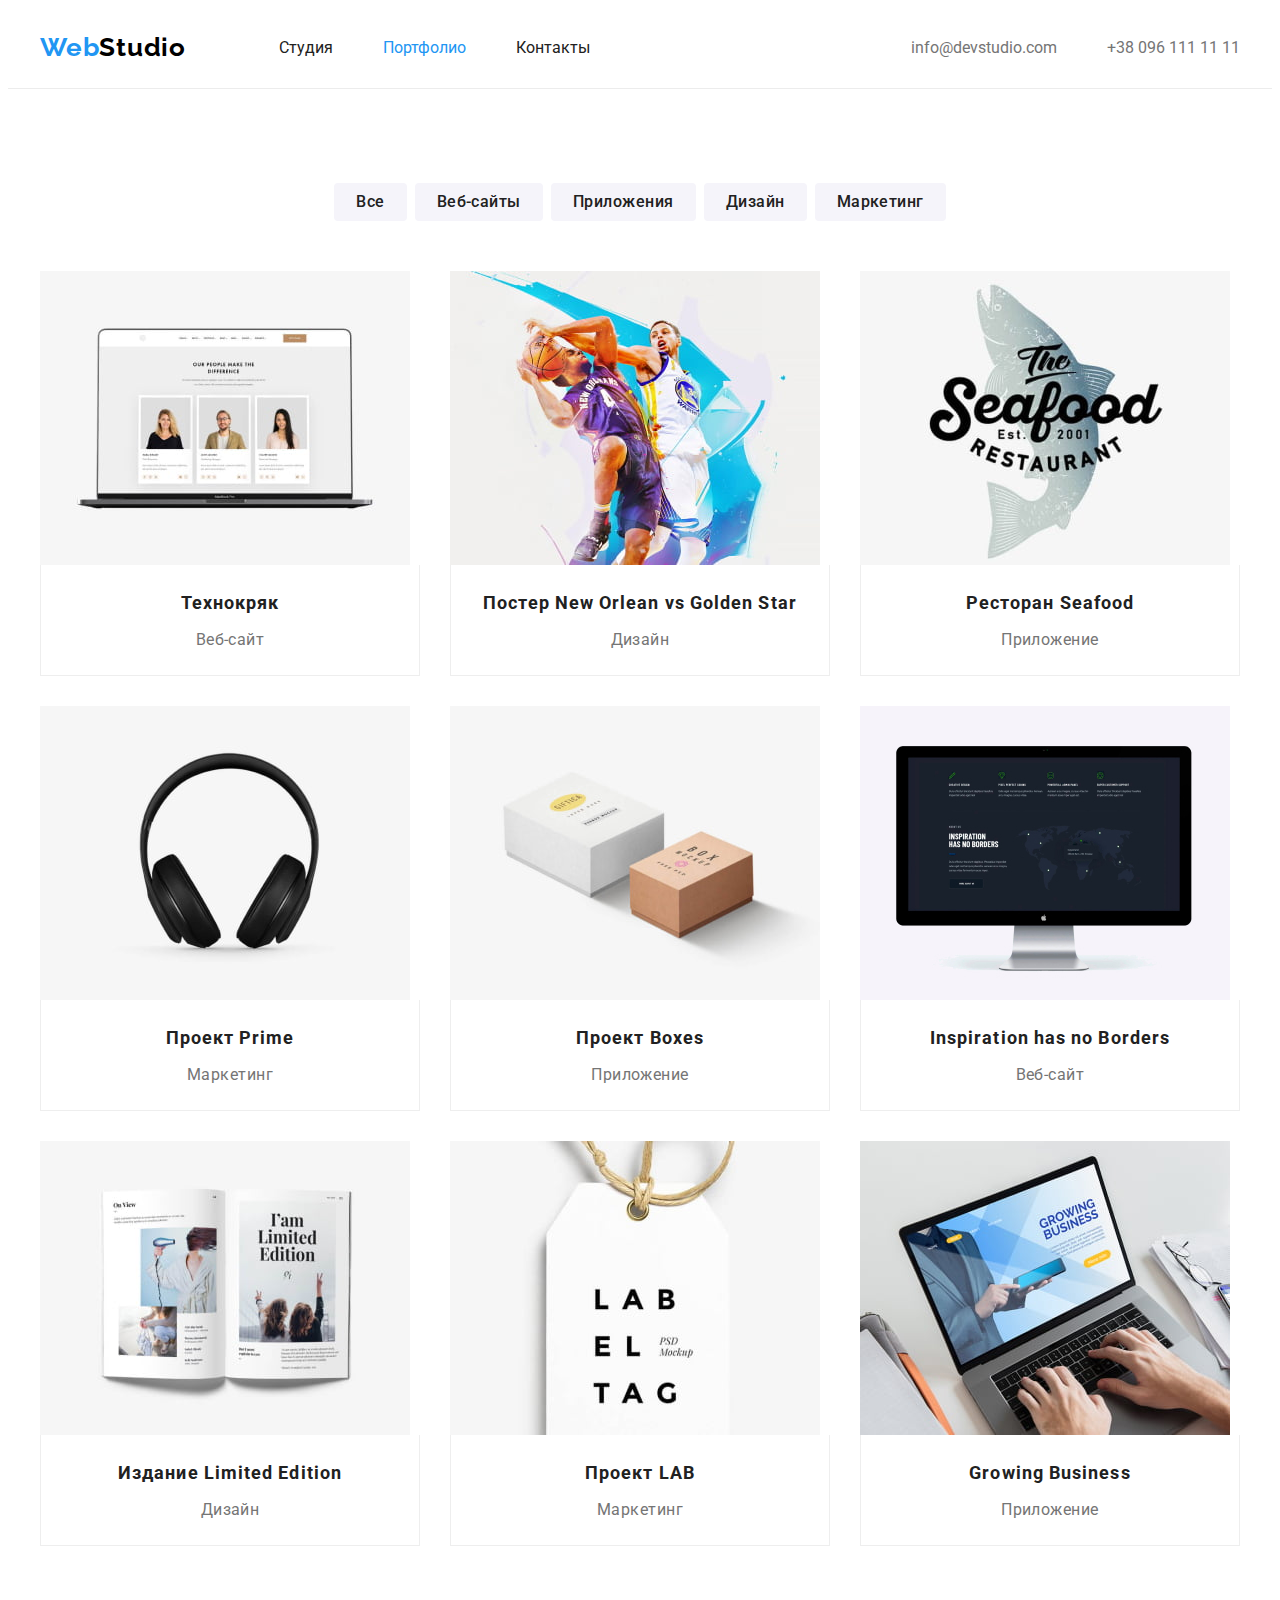
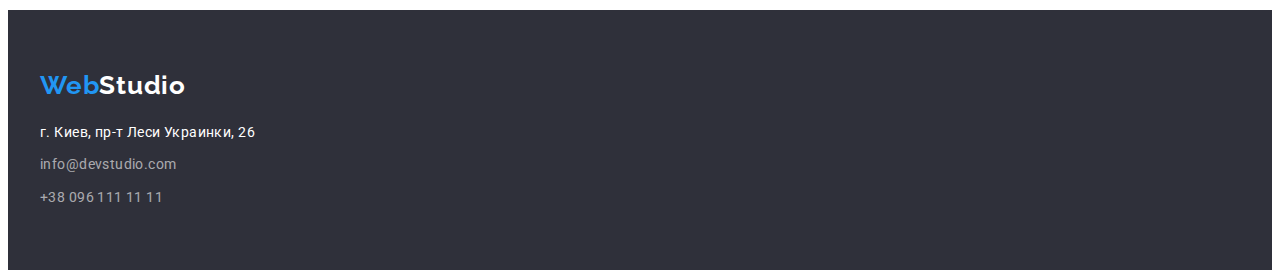
==== portfolio.html @ 632fbd47 "all position" ====
<!DOCTYPE html>
<html lang="ru">

<head>
  <meta charset="UTF-8">
  <meta http-equiv="X-UA-Compatible" content="IE=edge">
  <meta name="viewport" content="width=device-width, initial-scale=1.0">
  <link rel="stylesheet" href="https://cdnjs.cloudflare.com/ajax/libs/modern-normalize/1.0.0/modern-normalize.min.css"
    integrity="sha512-ISS7cAi1PEhQ8jnbJpJZMd29NlhNj4AWYyLOSp2CE/CsHxTCu+r+t0D2yoJudVrd0/8fTVPUVDzY5Tvli75u/g=="
    crossorigin="anonymous" referrerpolicy="no-referrer" />
  <link rel="stylesheet" href="./css/styles.css">
  <link rel="preconnect" href="https://fonts.gstatic.com">
  <link href="https://fonts.googleapis.com/css2?family=Raleway:wght@700&family=Roboto:wght@400;500;700;900&display=swap"
    rel="stylesheet">
  <title>Портфолио</title>
</head>

<body>

  <!-- website header -->

  <header class="page-header">
    <div class="container head-container">
      <a class="logo link" href="./index.html"><span class="accent-logo-color">Web</span>Studio</a>
      <nav class="navigation">
        <ul class="nav-list list">
          <li class="nav-list-item"><a class="nav-list-link link" href="./index.html">Студия</a></li>
          <li class="nav-list-item"><a class="nav-list-link link accent-logo-color" href="./portfolio.html">Портфолио</a></li>
          <li class="nav-list-item"><a class="nav-list-link link" href="">Контакты</a></li>
        </ul>
      </nav>
      <ul class="page-header-contacts-list list">
        <li class="page-header-contacts-item">
          <a class="page-header-contacts-link link" href="mailto:info@devstudio.com">info@devstudio.com</a>
        </li>
        <li class="page-header-contacts-item">
          <a class="page-header-contacts-link link" href="tel:+380961111111">+38 096 111 11 11</a>
        </li>
      </ul>
    </div>
  </header>

  <main class="main-content">

      <!-- portfolio section -->
      
      <section class="portfolio-section">
        <div class="container">
          <h1 class="visually-hidden">Портфолио</h1>
          
          <!-- projects filter -->
          
          <ul class="filter-list list">
            <li class="filter-list-item">
              <button class="filter-list-btn" type="button">Все</button>
            </li>
            <li class="filter-list-item">
              <button class="filter-list-btn" type="button">Веб-сайты</button>
            </li>
            <li class="filter-list-item">
              <button class="filter-list-btn" type="button">Приложения</button>
            </li>
            <li class="filter-list-item">
              <button class="filter-list-btn" type="button">Дизайн</button>
            </li>
            <li class="filter-list-item">
              <button class="filter-list-btn" type="button">Маркетинг</button>
            </li>
          </ul>
          
          <!-- projects list -->
          
          <ul class="projects-list list">
            <li class="projects-list-item">
              <a class="projects-list-item-link link" href="">
                <img class="projects-list-item-img" src="./images/portfolio/tehnokryak.jpg" alt="Страница сайта" width="370"
                  height="294">
                <div class="projects-card">
                  <h2 class="projects-list-item-name">Технокряк</h2>
                  <p class="projects-list-item-type">Веб-сайт</p>
                </div>
              </a>
            </li>
          
            <li class="projects-list-item">
              <a class="projects-list-item-link link" href="">
                <img class="projects-list-item-img" src="./images/portfolio/new-orlean-vs-golden-star.jpg" alt="Постер"
                  width="370" height="294">
                  <div class="projects-card">
                    <h2 class="projects-list-item-name" lang="en">Постер New Orlean vs Golden Star</h2>
                    <p class="projects-list-item-type">Дизайн</p>
                  </div>                
              </a>
            </li>
          
            <li class="projects-list-item">
              <a class="projects-list-item-link link" href="">
                <img class="projects-list-item-img" src="./images/portfolio/seafood.jpg" alt="Логотип ресторана" width="370"
                  height="294">
                <div class="projects-card">
                  <h2 class="projects-list-item-name" lang="en">Ресторан Seafood</h2>
                  <p class="projects-list-item-type">Приложение</p>
                </div>
              </a>
            </li>
          
            <li class="projects-list-item">
              <a class="projects-list-item-link link" href="">
                <img class="projects-list-item-img" src="./images/portfolio/prime.jpg" alt="Наушники" width="370" height="294">
                <div class="projects-card">
                <h2 class="projects-list-item-name" lang="en">Проект Prime</h2>
                <p class="projects-list-item-type">Маркетинг</p>
              </div>
              </a>
            </li>
          
            <li class="projects-list-item">
              <a class="projects-list-item-link link" href="">
                <img class="projects-list-item-img" src="./images/portfolio/boxes.jpg" alt="Две коробки" width="370" height="294">
                <div class="projects-card">
                  <h2 class="projects-list-item-name" lang="en">Проект Boxes</h2>
                  <p class="projects-list-item-type">Приложение</p>
                </div>
              </a>
            </li>
          
            <li class="projects-list-item">
              <a class="projects-list-item-link link" href="">
                <img class="projects-list-item-img" src="./images/portfolio/inspiration-has-no-borders.jpg" alt="Страница сайта"
                  width="370" height="294">
                <div class="projects-card">
                  <h2 class="projects-list-item-name" lang="en">Inspiration has no Borders</h2>
                  <p class="projects-list-item-type">Веб-сайт</p>
                </div>
              </a>
            </li>
          
            <li class="projects-list-item">
              <a class="projects-list-item-link link" href="">
                <img class="projects-list-item-img" src="./images/portfolio/limited-edition.jpg" alt="Открытая книга" width="370"
                  height="294">
                  <div class="projects-card">
                    <h2 class="projects-list-item-name" lang="en">Издание Limited Edition</h2>
                    <p class="projects-list-item-type">Дизайн</p>
                  </div>
              </a>
            </li>
          
            <li class="projects-list-item">
              <a class="projects-list-item-link link" href="">
                <img class="projects-list-item-img" src="./images/portfolio/lab.jpg" alt="Бирка" width="370" height="294">
                <div class="projects-card">
                  <h2 class="projects-list-item-name" lang="en">Проект LAB</h2>
                  <p class="projects-list-item-type">Маркетинг</p>
                </div>
              </a>
            </li>
          
            <li class="projects-list-item">
              <a class="projects-list-item-link link" href="">
                <img class="projects-list-item-img" src="./images/portfolio/growing-business.jpg"
                  alt="Нотбкук с загруженным приложением" width="370" height="294">
                <div class="projects-card">
                  <h2 class="projects-list-item-name" lang="en">Growing Business</h2>
                  <p class="projects-list-item-type">Приложение</p>
                </div>
              </a>
            </li>
          </ul>
        </div>
      </section>
  </main>

  <!-- footer content -->
  
  <footer class="page-footer-section">
    <div class="container">
      <a class="logo link alternate-logo-color" href="./index.html"><span class="accent-logo-color">Web</span>Studio</a>
      <address class="page-footer-contacts">
        <ul class="page-footer-contacts-list list">
          <li class="page-footer-contacts-list-item">г. Киев, пр-т Леси Украинки, 26</li>
          <li class="page-footer-contacts-list-item"><a class="page-footer-contacts-list-link link"
              href="mailto:info@devstudio.com">info@devstudio.com</a></li>
          <li class="page-footer-contacts-list-item"><a class="page-footer-contacts-list-link link"
              href="tel:+380961111111">+38 096 111 11 11</a></li>
        </ul>
      </address>
    </div>
  </footer>

</body>
</html>
---- css/styles.css ----
/* 6594 символов + 6010 символов + 250 строк.  */
/* ------------------------- VARIABLES ------------------------- */

:root {
  --primary-text-color: #757575;
  --titles-text-color: #212121;
  --main-logo-color: #000000;
  --bg-color: #2f303a;
  --alternate-logo-color: #ffffff;
  --accent-logo-color: #2196f3;
  --hover-modal-btn-color: #188ce8;
  --footer-contacts-color: rgba(255, 255, 255, 0.6);
  --filter-btn-color: #f5f4fa;
  --hr-border-color: #ececec;
  --card-border-color: #eeeeee;
  --logo-font-family: 'Raleway', 'Arial', 'Helvetica', sans-serif;
  --main-font-family: 'Roboto', 'Arial', 'Helvetica', sans-serif;
}

/* ------------------------- END VARIABLES ------------------------- */

/* ------------------------- GLOBAL ------------------------- */

body {
  font-family: var(--main-font-family);
  color: var(--primary-text-color);
  /* temporary background */
  /* background-color: rgb(220, 220, 220); */
}

.link {
  text-decoration: none;
  color: inherit;
}

.list {
  list-style: none;
}

.container {
  width: 1200px;
  padding: 0 15px;
  margin: 0 auto;
}

/* h1,
h2,
h3,
p,
a,
button,
ul,
li,
div,
span {
  outline: 1px solid yellow;
  background-color: grey;
} */

h1,
h2,
h3,
h4,
h5,
h6,
p,
button,
ul,
ol,
li {
  margin-top: 0;
  margin-bottom: 0;
}

ul {
  padding-left: 0;
}

img,
a {
  display: block;
}

/* ------------------------- END GLOBAL ------------------------- */

/* ------------------------- COMPONENTS ------------------------- */

/* ------------------------- LOGO ------------------------- */

.logo {
  font-family: var(--logo-font-family);
  font-weight: 700;
  font-size: 26px;
  line-height: 1.19;
  letter-spacing: 0.03em;
  color: var(--main-logo-color);
}

.nav-list-link.accent-logo-color,
.accent-logo-color {
  color: var(--accent-logo-color);
}

.logo.alternate-logo-color {
  color: var(--alternate-logo-color);
}

/* ------------------------- END LOGO ------------------------- */

/* ------------------------- MODAL BUTTON ------------------------- */

.modal-btn {
  padding-left: 32px;
  padding-right: 32px;
  padding-top: 10px;
  padding-bottom: 10px;

  font-family: inherit;
  font-weight: 700;
  font-size: 16px;
  line-height: 1.87;
  text-align: center;
  letter-spacing: 0.06em;
  color: var(--alternate-logo-color);
  background-color: var(--accent-logo-color);
  cursor: pointer;
  border: none;
  border-radius: 4px;
  box-shadow: 0px 4px 4px rgba(0, 0, 0, 0.15);
}

.modal-btn:hover,
.modal-btn:focus {
  background-color: var(--hover-modal-btn-color);
}

/* ------------------------- END MODAL BUTTON ------------------------- */

/* ------------------------- FILTER BUTTON ------------------------- */

.filter-list {
  display: flex;
  justify-content: center;
  margin-bottom: 50px;
}

.filter-list-btn {
  padding-top: 6px;
  padding-right: 22px;
  padding-bottom: 6px;
  padding-left: 22px;
}

.filter-list-item:not(:last-child) {
  margin-right: 8px;
}

.filter-list-btn {
  font-family: inherit;
  font-weight: 500;
  font-size: 16px;
  line-height: 1.62;
  text-align: center;
  letter-spacing: 0.03em;
  color: var(--titles-text-color);
  background-color: var(--filter-btn-color);
  cursor: pointer;
  border: none;
  border-radius: 4px;
}

.filter-list-btn:hover,
.filter-list-btn:focus {
  background-color: var(--accent-logo-color);
  box-shadow: 0px 3px 1px rgba(0, 0, 0, 0.1), 0px 1px 2px rgba(0, 0, 0, 0.08),
    0px 2px 2px rgba(0, 0, 0, 0.12);
  color: var(--alternate-logo-color);
}

/* ------------------------- END FILTER BUTTON ------------------------- */

/* ------------------------- TITLES ------------------------- */

.title {
  margin-bottom: 50px;

  font-size: 36px;
  line-height: 1.17;
  text-align: center;
  letter-spacing: 0.03em;
  color: var(--titles-text-color);
}

/* Hidden title */

.visually-hidden {
  position: absolute;
  width: 1px;
  height: 1px;
  margin: -1px;
  border: 0;
  padding: 0;

  white-space: nowrap;
  clip-path: inset(100%);
  clip: rect(0 0 0 0);
  overflow: hidden;
}

/* ------------------------- END TITLES ------------------------- */

/* ------------------------- HEADER ------------------------- */

.page-header {
  padding-top: 24px;
  padding-bottom: 25px;
  border-bottom-color: var(--hr-border-color);
  border-bottom-width: 1px;
  border-bottom-style: solid;
}

.head-container {
  display: flex;
  align-items: center;
}

.nav-list {
  display: flex;
}

.page-header-contacts-list {
  display: flex;
  margin-left: auto;
}

.logo {
  margin-right: 93px;
}

.nav-list-item:not(:last-child),
.page-header-contacts-item:not(:last-child) {
  margin-right: 50px;
}

. .nav-list-link,
.page-header-contacts-link {
  font-weight: 500;
  font-size: 14px;
  line-height: 1.14;
  letter-spacing: 0.02em;
}

.nav-list-link {
  color: var(--titles-text-color);
}

.nav-list-link:hover,
.nav-list-link:focus,
.page-header-contacts-link:hover,
.page-header-contacts-link:focus {
  color: var(--accent-logo-color);
}

/* ------------------------- END HEADER ------------------------- */

/* ------------------------- FOOTER ------------------------- */

.page-footer-section {
  padding-top: 60px;
  padding-bottom: 60px;
  background-color: var(--bg-color);
}

.page-footer-contacts {
  margin-top: 20px;
  font-style: normal;
}

.page-footer-contacts-list-item {
  font-size: 14px;
  line-height: 1.71;
  letter-spacing: 0.03em;
  color: var(--alternate-logo-color);
}

.page-footer-contacts-list-item:not(:last-child) {
  margin-bottom: 9px;
}

.page-footer-contacts-list-link {
  color: var(--footer-contacts-color);
}

/* ------------------------- END FOOTER ------------------------- */

/* ------------------------- END COMPONENTS ------------------------- */

/* ------------------------- HERO ------------------------- */

.hero-section {
  background-color: var(--bg-color);
  padding-top: 200px;
  padding-bottom: 200px;
  text-align: center;
}

.hero-title {
  max-width: 696px;
  margin-left: auto;
  margin-right: auto;
  margin-bottom: 30px;

  font-weight: 900;
  font-size: 44px;
  line-height: 1.36;
  text-align: center;
  letter-spacing: 0.06em;
  text-transform: uppercase;
  color: var(--alternate-logo-color);
}

/* ------------------------- END HERO ------------------------- */

/* ------------------------- BENEFITS ------------------------- */

.benefits-section {
  padding-top: 94px;
  padding-bottom: 47px;
}

.benefits-list-item-title {
  margin-bottom: 10px;

  font-size: 14px;
  line-height: 1.14;
  letter-spacing: 0.03em;
  text-transform: uppercase;
  color: var(--titles-text-color);
}

.benefits-list {
  display: flex;
  flex-wrap: wrap;
  margin-left: -30px;
  margin-top: -30px;
}

.benefits-list-item {
  flex-basis: calc((100% - 120px) / 4);
  margin-left: 30px;
  margin-top: 30px;
}

.benefits-list-item-description {
  font-size: 14px;
  line-height: 1.71;
  letter-spacing: 0.03em;
}

/* ------------------------- END BENEFITS ------------------------- */

/* ------------------------- SERVICES ------------------------- */

.services-section {
  padding-top: 47px;
  padding-bottom: 94px;
}

.services-list {
  display: flex;
  flex-wrap: wrap;
  margin-left: -30px;
  margin-top: -30px;
}

.services-list-item {
  flex-basis: calc((100% - 90px) / 3);
  margin-left: 30px;
  margin-top: 30px;
}

/* ------------------------- END SERVICES ------------------------- */

/* ------------------------- TEAM ------------------------- */

.team-section {
  padding-top: 94px;
  padding-bottom: 94px;
  background-color: var(--filter-btn-color);
}

.team-list {
  text-align: center;
  display: flex;
  flex-wrap: wrap;
  margin-left: -30px;
  margin-top: -30px;
}

.team-list-item {
  flex-basis: calc((100% - 120px) / 4);
  margin-left: 30px;
  margin-top: 30px;
  box-shadow: 0px 1px 3px rgba(0, 0, 0, 0.12), 0px 1px 1px rgba(0, 0, 0, 0.14),
    0px 2px 1px rgba(0, 0, 0, 0.2);
  border-radius: 0px 0px 4px 4px;
  background-color: var(--alternate-logo-color);
}

.team-card {
  padding-top: 30px;
  padding-bottom: 30px;
}

.team-list-item-name {
  margin-bottom: 10px;
  font-weight: 500;
  font-size: 16px;
  line-height: 1.19;
  letter-spacing: 0.03em;
  color: var(--titles-text-color);
}

.team-list-item-work-position {
  font-size: 16px;
  line-height: 1.19;
  letter-spacing: 0.03em;
}

/* ------------------------- END TEAM ------------------------- */

/* ------------------------- PORTFOLIO ------------------------- */

.portfolio-section {
  padding-top: 94px;
  padding-bottom: 64px;
}

.projects-list {
  display: flex;
  flex-wrap: wrap;
  margin-left: -30px;
  margin-top: -30px;
  text-align: center;
}

.projects-list-item {
  flex-basis: calc((100% - 90px) / 3);
  margin-left: 30px;
  margin-top: 30px;
}

.projects-card {
  padding-top: 20px;
  padding-bottom: 20px;
  border-bottom: 1px solid var(--card-border-color);
  border-right: 1px solid var(--card-border-color);
  border-left: 1px solid var(--card-border-color);
}

.projects-list-item-name {
  margin-bottom: 4px;
  font-size: 18px;
  line-height: 2;
  letter-spacing: 0.06em;
  color: var(--titles-text-color);
}

.projects-list-item-type {
  font-size: 16px;
  line-height: 1.87;
  letter-spacing: 0.03em;
}

/* ------------------------- END PORTFOLIO ------------------------- */
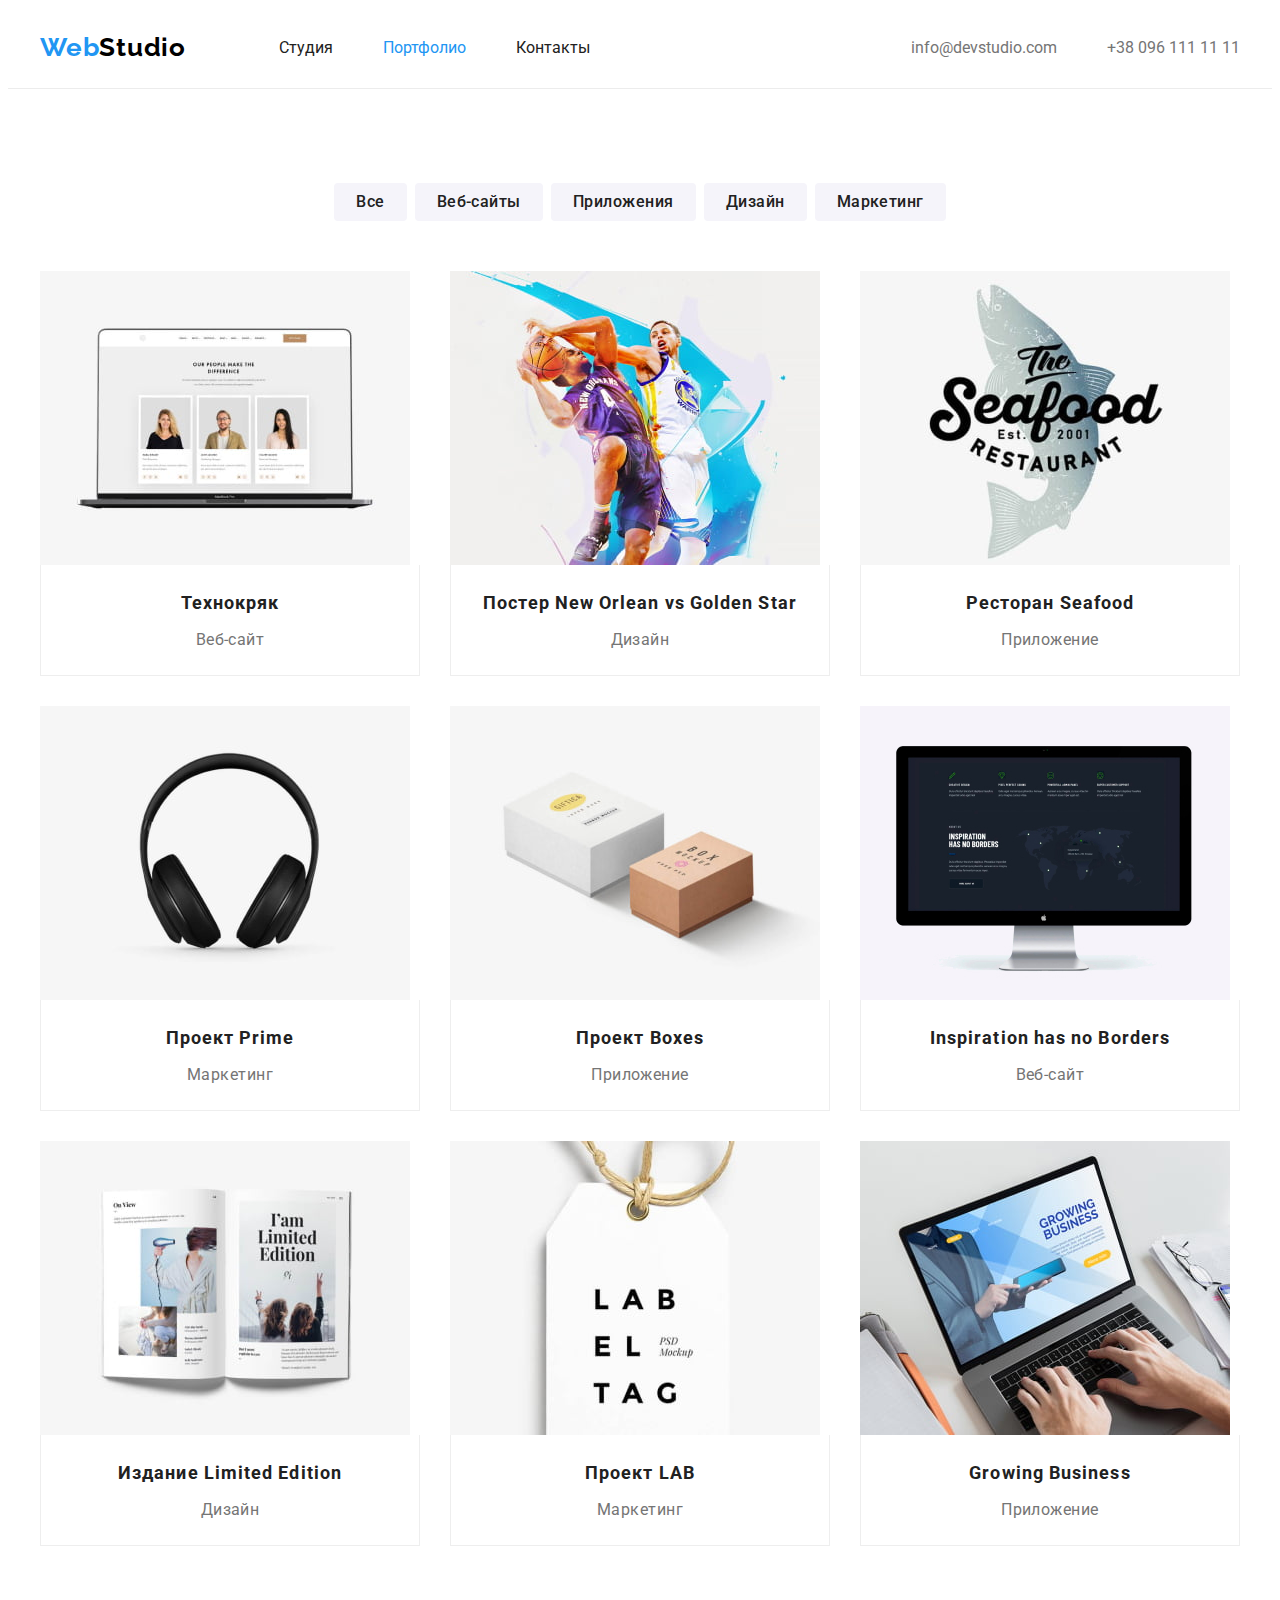
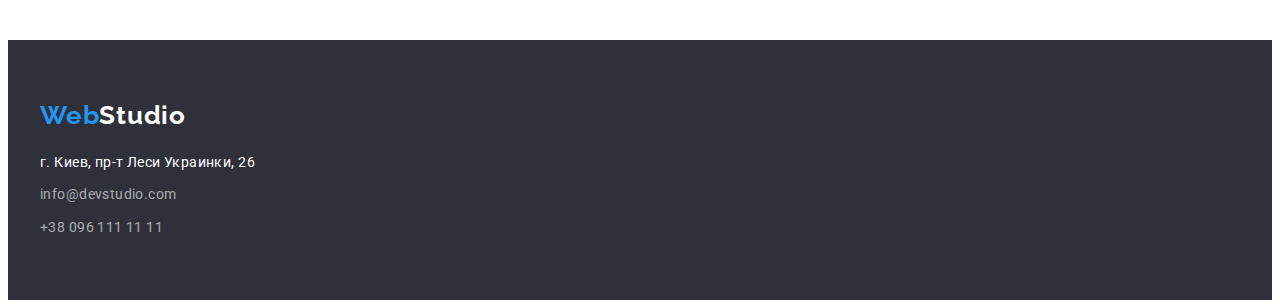
==== commit e26b00c7: "fix filter button for many strokes, add hover/focus on footer elements" ====
--- a/portfolio.html
+++ b/portfolio.html
@@ -44,7 +44,7 @@
 
       <!-- portfolio section -->
       
-      <section class="portfolio-section">
+      <section class="section">
         <div class="container">
           <h1 class="visually-hidden">Портфолио</h1>
           
@@ -172,7 +172,7 @@
   </main>
 
   <!-- footer content -->
-  
+
   <footer class="page-footer-section">
     <div class="container">
       <a class="logo link alternate-logo-color" href="./index.html"><span class="accent-logo-color">Web</span>Studio</a>
--- a/css/styles.css
+++ b/css/styles.css
@@ -1,4 +1,3 @@
-/* 6594 символов + 6010 символов + 250 строк.  */
 /* ------------------------- VARIABLES ------------------------- */
 
 :root {
@@ -24,8 +23,6 @@
 body {
   font-family: var(--main-font-family);
   color: var(--primary-text-color);
-  /* temporary background */
-  /* background-color: rgb(220, 220, 220); */
 }
 
 .link {
@@ -43,6 +40,7 @@
   margin: 0 auto;
 }
 
+/* Visual monitoring */
 /* h1,
 h2,
 h3,
@@ -85,6 +83,15 @@
 
 /* ------------------------- COMPONENTS ------------------------- */
 
+/* ------------------------- SECTION ------------------------- */
+
+.section {
+  padding-top: 94px;
+  padding-bottom: 94px;
+}
+
+/* ------------------------- END SECTION ------------------------- */
+
 /* ------------------------- LOGO ------------------------- */
 
 .logo {
@@ -138,24 +145,11 @@
 
 /* ------------------------- FILTER BUTTON ------------------------- */
 
-.filter-list {
-  display: flex;
-  justify-content: center;
-  margin-bottom: 50px;
-}
-
 .filter-list-btn {
   padding-top: 6px;
   padding-right: 22px;
   padding-bottom: 6px;
   padding-left: 22px;
-}
-
-.filter-list-item:not(:last-child) {
-  margin-right: 8px;
-}
-
-.filter-list-btn {
   font-family: inherit;
   font-weight: 500;
   font-size: 16px;
@@ -257,7 +251,9 @@
 .nav-list-link:hover,
 .nav-list-link:focus,
 .page-header-contacts-link:hover,
-.page-header-contacts-link:focus {
+.page-header-contacts-link:focus,
+.page-footer-contacts-list-link:hover,
+.page-footer-contacts-list-link:focus {
   color: var(--accent-logo-color);
 }
 
@@ -383,9 +379,7 @@
 
 /* ------------------------- TEAM ------------------------- */
 
-.team-section {
-  padding-top: 94px;
-  padding-bottom: 94px;
+.team {
   background-color: var(--filter-btn-color);
 }
 
@@ -431,9 +425,20 @@
 
 /* ------------------------- PORTFOLIO ------------------------- */
 
-.portfolio-section {
-  padding-top: 94px;
-  padding-bottom: 64px;
+.filter-list {
+  display: flex;
+  justify-content: center;
+  flex-wrap: wrap;
+  margin-bottom: 50px;
+  margin-top: -8px;
+}
+
+.filter-list-item {
+  margin-top: 8px;
+}
+
+.filter-list-item:not(:last-child) {
+  margin-right: 8px;
 }
 
 .projects-list {
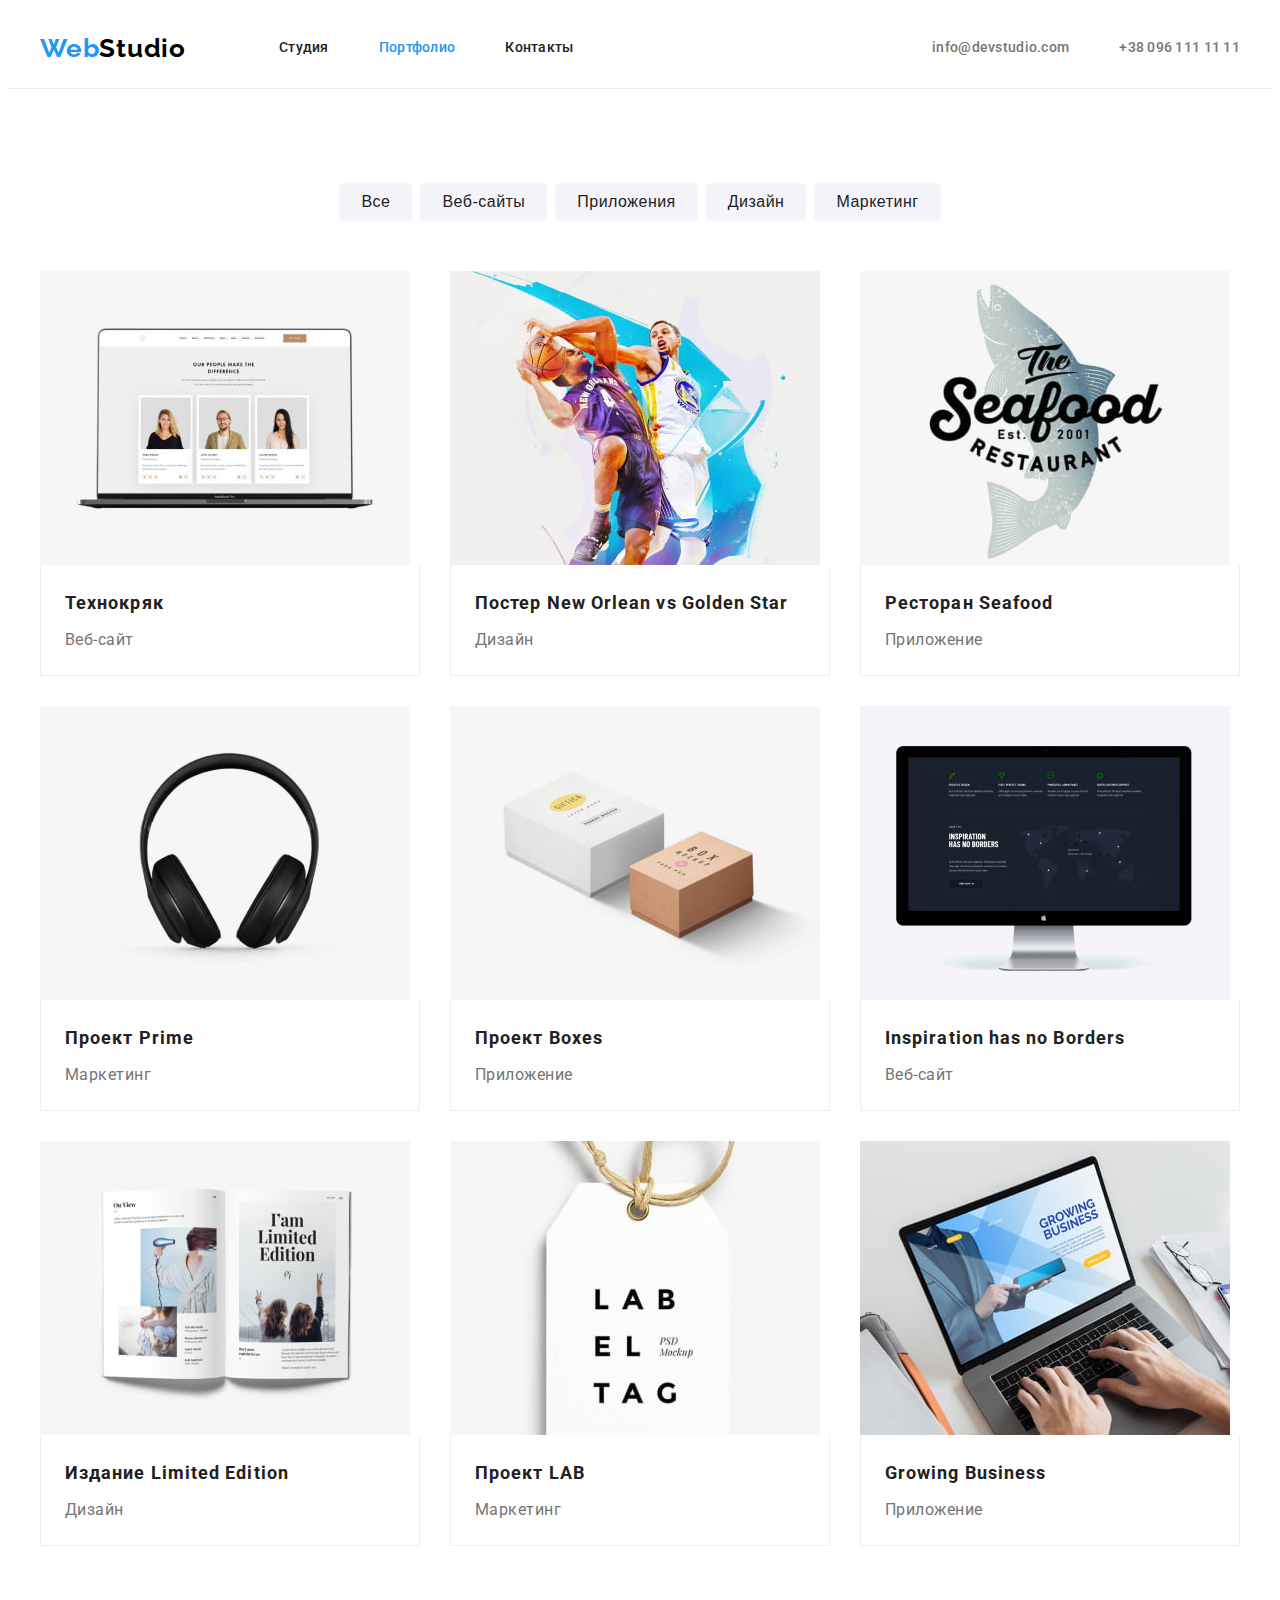
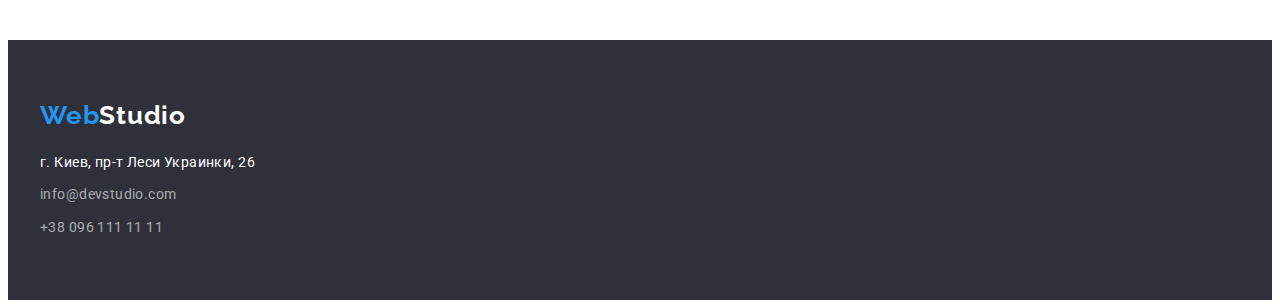
==== commit 58e43da4: "adress change to link" ====
--- a/portfolio.html
+++ b/portfolio.html
@@ -178,10 +178,13 @@
       <a class="logo link alternate-logo-color" href="./index.html"><span class="accent-logo-color">Web</span>Studio</a>
       <address class="page-footer-contacts">
         <ul class="page-footer-contacts-list list">
-          <li class="page-footer-contacts-list-item">г. Киев, пр-т Леси Украинки, 26</li>
           <li class="page-footer-contacts-list-item"><a class="page-footer-contacts-list-link link"
+              href="https://goo.gl/maps/BkVQLuisvxyrpe818" target="_blank" rel="noopener noreferrer nofollow">г. Киев,
+              пр-т Леси Украинки, 26</a>
+          </li>
+          <li class="page-footer-contacts-list-item"><a class="page-footer-contacts-list-link footer-contacts-color link "
               href="mailto:info@devstudio.com">info@devstudio.com</a></li>
-          <li class="page-footer-contacts-list-item"><a class="page-footer-contacts-list-link link"
+          <li class="page-footer-contacts-list-item"><a class="page-footer-contacts-list-link footer-contacts-color link "
               href="tel:+380961111111">+38 096 111 11 11</a></li>
         </ul>
       </address>
--- a/css/styles.css
+++ b/css/styles.css
@@ -122,7 +122,6 @@
   padding-top: 10px;
   padding-bottom: 10px;
 
-  font-family: inherit;
   font-weight: 700;
   font-size: 16px;
   line-height: 1.87;
@@ -150,7 +149,7 @@
   padding-right: 22px;
   padding-bottom: 6px;
   padding-left: 22px;
-  font-family: inherit;
+
   font-weight: 500;
   font-size: 16px;
   line-height: 1.62;
@@ -206,8 +205,6 @@
 /* ------------------------- HEADER ------------------------- */
 
 .page-header {
-  padding-top: 24px;
-  padding-bottom: 25px;
   border-bottom-color: var(--hr-border-color);
   border-bottom-width: 1px;
   border-bottom-style: solid;
@@ -236,8 +233,10 @@
   margin-right: 50px;
 }
 
-. .nav-list-link,
+.nav-list-link,
 .page-header-contacts-link {
+  padding-top: 32px;
+  padding-bottom: 32px;
   font-weight: 500;
   font-size: 14px;
   line-height: 1.14;
@@ -283,7 +282,7 @@
   margin-bottom: 9px;
 }
 
-.page-footer-contacts-list-link {
+.footer-contacts-color {
   color: var(--footer-contacts-color);
 }
 
@@ -309,7 +308,6 @@
   font-weight: 900;
   font-size: 44px;
   line-height: 1.36;
-  text-align: center;
   letter-spacing: 0.06em;
   text-transform: uppercase;
   color: var(--alternate-logo-color);
@@ -404,6 +402,8 @@
 .team-card {
   padding-top: 30px;
   padding-bottom: 30px;
+  padding-left: 24px;
+  padding-right: 24px;
 }
 
 .team-list-item-name {
@@ -446,7 +446,6 @@
   flex-wrap: wrap;
   margin-left: -30px;
   margin-top: -30px;
-  text-align: center;
 }
 
 .projects-list-item {
@@ -458,6 +457,8 @@
 .projects-card {
   padding-top: 20px;
   padding-bottom: 20px;
+  padding-left: 24px;
+  padding-right: 24px;
   border-bottom: 1px solid var(--card-border-color);
   border-right: 1px solid var(--card-border-color);
   border-left: 1px solid var(--card-border-color);
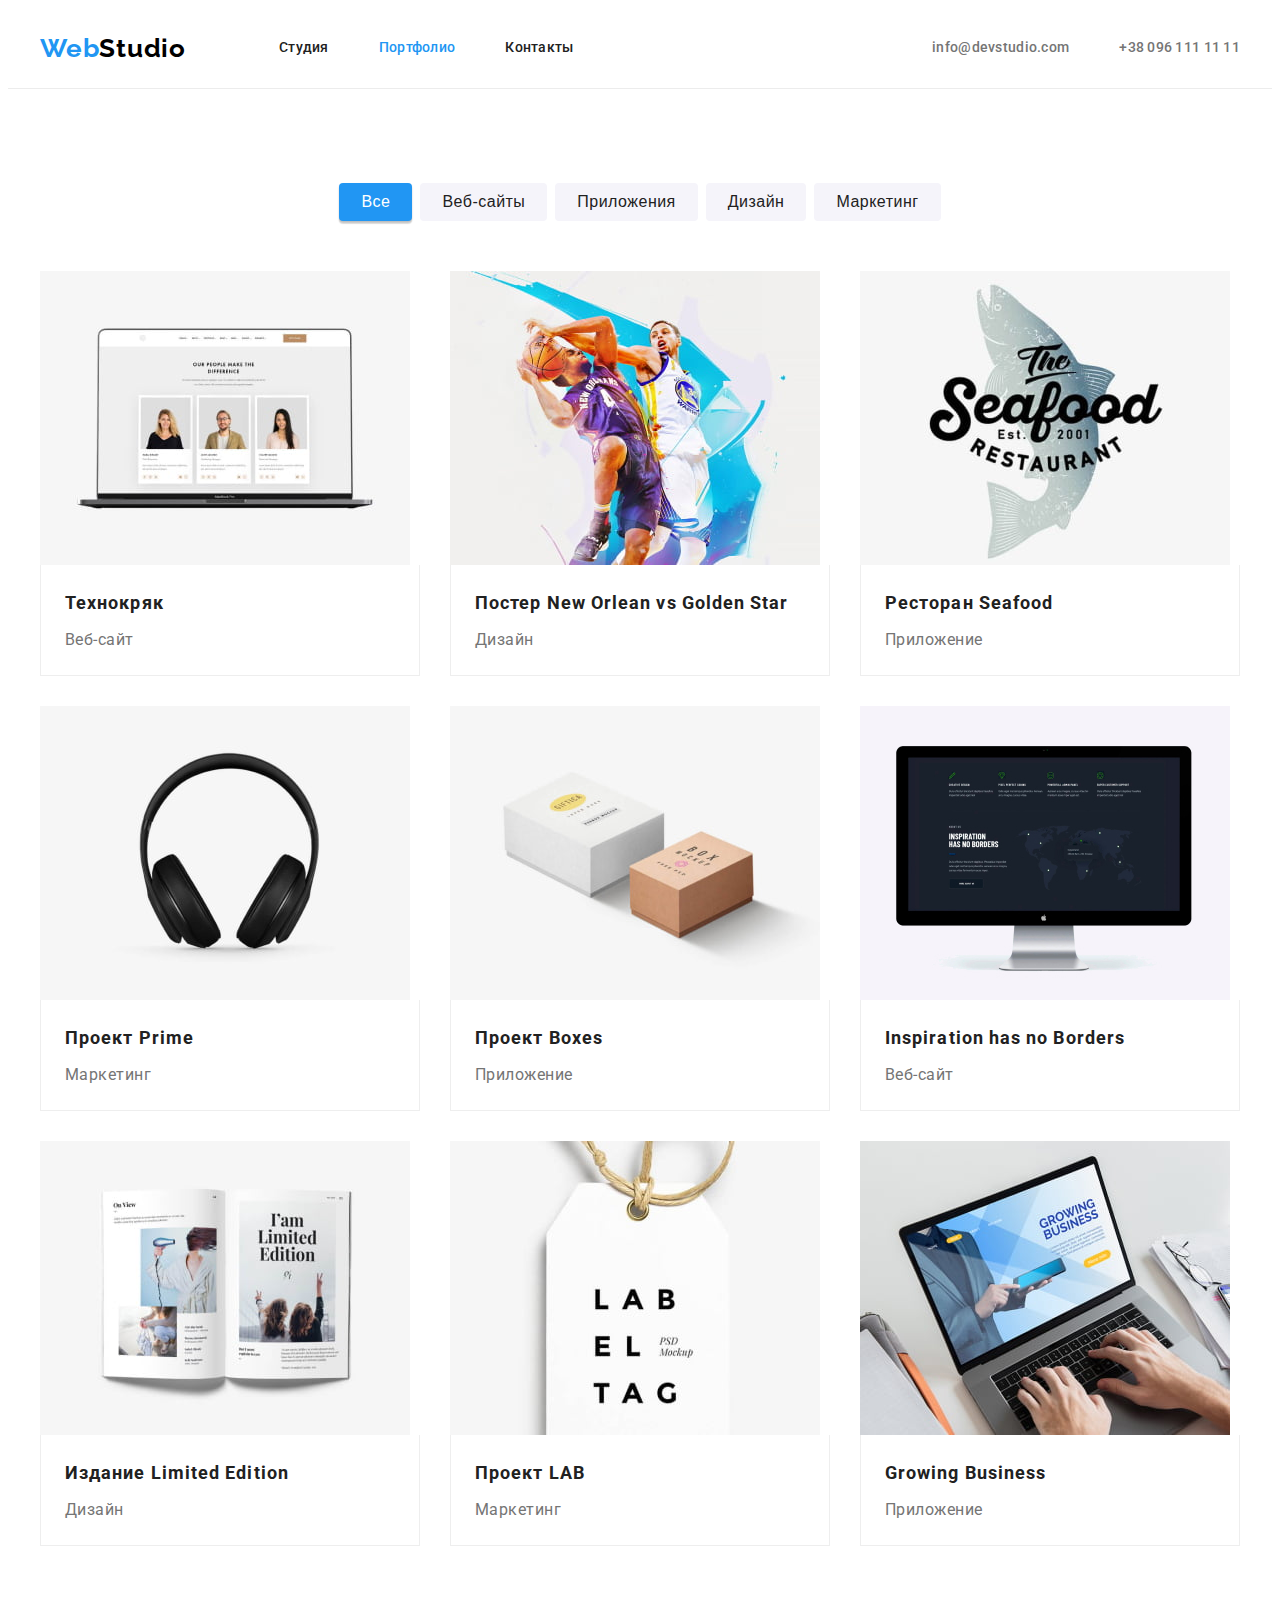
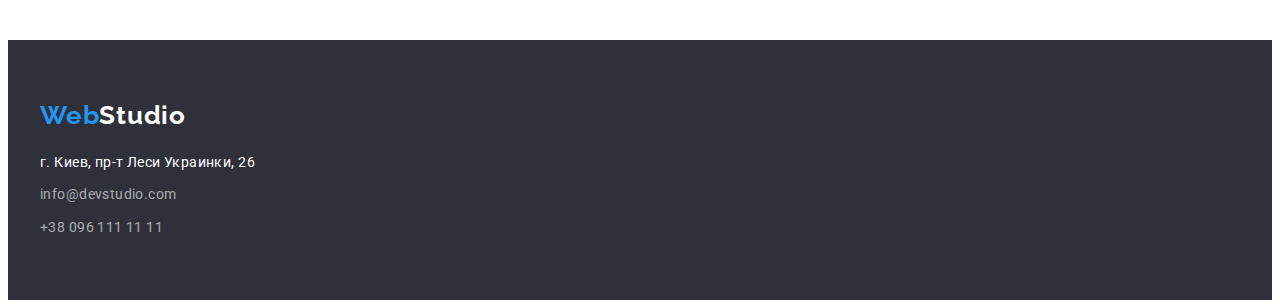
==== commit 0106eaf3: "add active btn" ====
--- a/portfolio.html
+++ b/portfolio.html
@@ -52,7 +52,7 @@
           
           <ul class="filter-list list">
             <li class="filter-list-item">
-              <button class="filter-list-btn" type="button">Все</button>
+              <button class="filter-list-btn active-filter" type="button">Все</button>
             </li>
             <li class="filter-list-item">
               <button class="filter-list-btn" type="button">Веб-сайты</button>
--- a/css/styles.css
+++ b/css/styles.css
@@ -162,12 +162,13 @@
   border-radius: 4px;
 }
 
+.active-filter,
 .filter-list-btn:hover,
 .filter-list-btn:focus {
   background-color: var(--accent-logo-color);
+  color: var(--alternate-logo-color);
   box-shadow: 0px 3px 1px rgba(0, 0, 0, 0.1), 0px 1px 2px rgba(0, 0, 0, 0.08),
     0px 2px 2px rgba(0, 0, 0, 0.12);
-  color: var(--alternate-logo-color);
 }
 
 /* ------------------------- END FILTER BUTTON ------------------------- */
